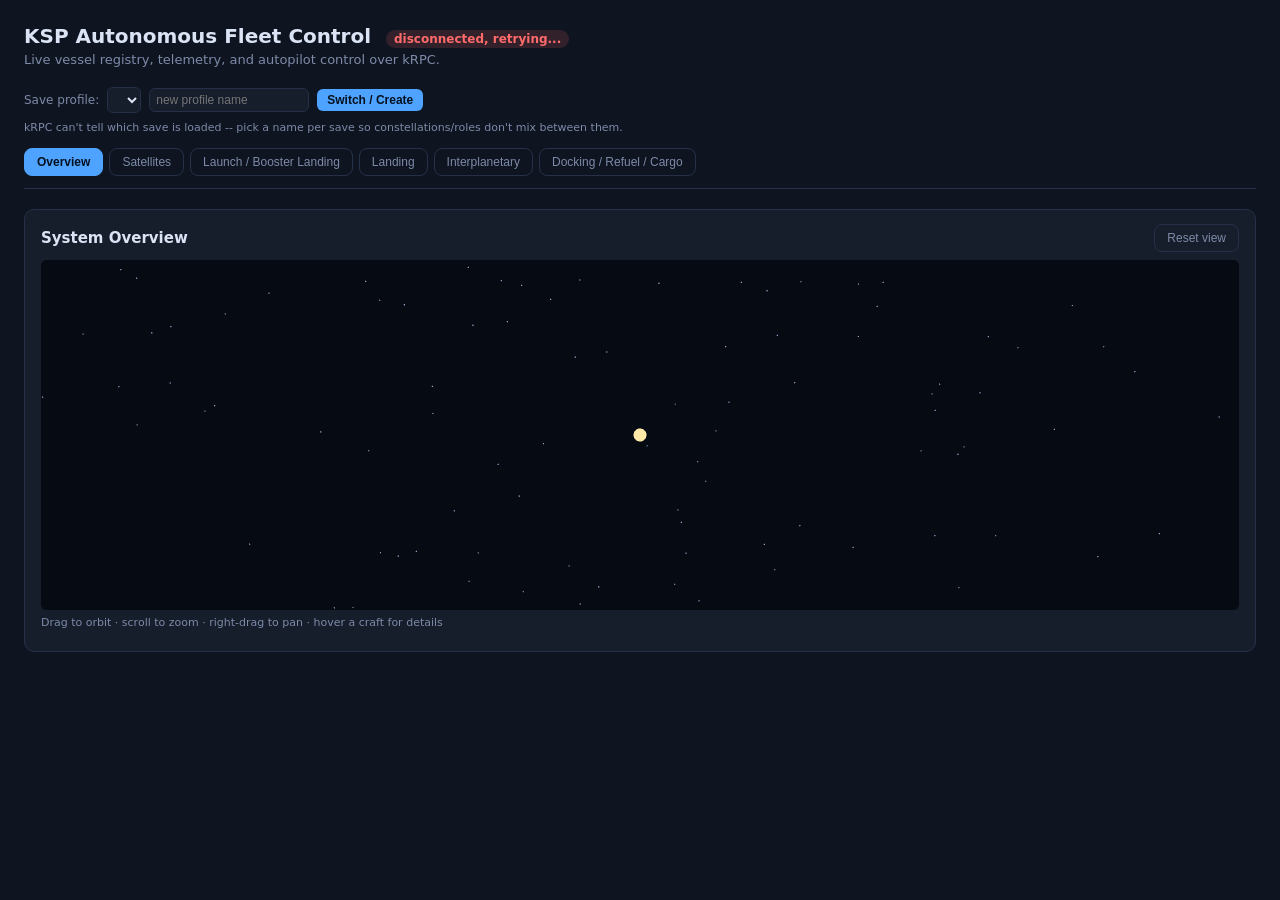
==== frontend/index.html @ 3ed00af4 "Initial commit: Apsis autonomous KSP fleet control mod Python/kRPC backend + web dashboard + compile" ====
<!doctype html>
<html lang="en">
<head>
  <meta charset="utf-8" />
  <title>KSP Autonomous Fleet Control</title>
  <link rel="stylesheet" href="style.css" />
  <script type="importmap">
  {
    "imports": {
      "three": "./vendor/three.module.js",
      "three/addons/controls/OrbitControls.js": "./vendor/OrbitControls.js"
    }
  }
  </script>
</head>
<body data-tab="overview">
  <h1>KSP Autonomous Fleet Control <span id="conn-status" class="bad">connecting...</span></h1>
  <p class="subtitle">Live vessel registry, telemetry, and autopilot control over kRPC.</p>

  <div class="profile-bar">
    <label for="profile-select">Save profile:</label>
    <select id="profile-select"></select>
    <input id="profile-new" type="text" placeholder="new profile name" />
    <button id="profile-switch-btn">Switch / Create</button>
    <span class="profile-hint">kRPC can't tell which save is loaded -- pick a name per save so constellations/roles don't mix between them.</span>
  </div>

  <div id="tabs" class="tabs">
    <button class="tab-btn active" data-tab="overview">Overview</button>
    <button class="tab-btn" data-tab="satellites">Satellites</button>
    <button class="tab-btn" data-tab="launch">Launch / Booster Landing</button>
    <button class="tab-btn" data-tab="landing">Landing</button>
    <button class="tab-btn" data-tab="interplanetary">Interplanetary</button>
    <button class="tab-btn" data-tab="docking">Docking / Refuel / Cargo</button>
  </div>

  <div class="map-overview">
    <div class="map-header">
      <h2>System Overview</h2>
      <button id="map-reset" class="tab-btn">Reset view</button>
    </div>
    <div class="map-canvas-wrap">
      <div id="map3d-container"></div>
      <div id="map-tooltip" class="map-tooltip" style="display:none;"></div>
    </div>
    <p class="map-hint">Drag to orbit &middot; scroll to zoom &middot; right-drag to pan &middot; hover a craft for details</p>
    <div id="map-legend" class="map-legend"></div>
  </div>

  <div id="constellations-panel" class="constellations-panel">
    <div class="constellations-header">
      <h2>Constellations</h2>
      <button id="new-constellation-btn" class="tab-btn">+ New constellation</button>
    </div>
    <form id="new-constellation-form" class="new-constellation-form" style="display:none;">
      <input id="nc-name" type="text" placeholder="name" required />
      <select id="nc-body"></select>
      <select id="nc-kind">
        <option value="communications">Communications (geostationary)</option>
        <option value="custom">Custom</option>
      </select>
      <input id="nc-altitude" type="number" placeholder="altitude km" style="display:none;" />
      <input id="nc-inclination" type="number" placeholder="inclination deg" value="0" style="display:none;" />
      <button type="submit">Create</button>
      <button type="button" id="nc-cancel">Cancel</button>
    </form>
    <div id="constellations-list" class="constellations-list"></div>
    <div class="sync-bar">
      <label for="sync-source-url">Sync from teammate:</label>
      <input id="sync-source-url" type="text" placeholder="http://192.168.1.23:8000" />
      <button id="sync-pull-btn">Pull</button>
      <span id="sync-status"></span>
    </div>
  </div>

  <div id="interplanetary-panel" class="interplanetary-panel">
    <div class="interplanetary-header">
      <h2>Interplanetary Transfer</h2>
    </div>
    <p class="interplanetary-hint">
      Compute a trajectory at <a href="https://nmisyats.github.io/KSP-MGA-Planner/" target="_blank" rel="noopener">KSP-MGA-Planner</a>,
      paste its full text output below, then Parse and Start Transfer on the craft that should fly it.
      Craft already assigned to a satellite constellation are hidden below -- this is for free-flying probes.
    </p>
    <textarea id="ip-plan-text" placeholder="Paste the full KSP-MGA-Planner output here..."></textarea>
    <div class="interplanetary-actions">
      <button id="ip-parse-btn">Parse Plan</button>
      <span id="ip-parse-status"></span>
    </div>
    <div id="ip-preview" class="interplanetary-preview" style="display:none;"></div>
  </div>

  <div id="placeholder" class="placeholder-note" style="display:none;"></div>
  <div id="vessels"></div>
  <script type="module" src="map3d.js"></script>
  <script src="app.js"></script>
</body>
</html>
---- frontend/style.css ----
:root {
  color-scheme: dark;
  --bg: #0e1420;
  --panel: #161d2b;
  --border: #263149;
  --text: #dbe4f5;
  --dim: #7d8aa8;
  --accent: #4da3ff;
  --good: #4dd28c;
  --warn: #ffb84d;
  --bad: #ff6b6b;
}

* { box-sizing: border-box; }

body {
  margin: 0;
  background: var(--bg);
  color: var(--text);
  font-family: "Segoe UI", system-ui, sans-serif;
  padding: 24px;
}

h1 { font-size: 20px; margin: 0 0 4px; }
.subtitle { color: var(--dim); margin: 0 0 20px; font-size: 13px; }

#conn-status {
  display: inline-block;
  padding: 2px 8px;
  border-radius: 10px;
  font-size: 12px;
  margin-left: 8px;
}
#conn-status.ok { background: rgba(77,210,140,0.15); color: var(--good); }
#conn-status.bad { background: rgba(255,107,107,0.15); color: var(--bad); }

.profile-bar {
  display: flex;
  align-items: center;
  gap: 8px;
  flex-wrap: wrap;
  margin-bottom: 14px;
  font-size: 12px;
  color: var(--dim);
}
.profile-bar select, .profile-bar input {
  background: #161d2b;
  border: 1px solid var(--border);
  color: var(--text);
  border-radius: 6px;
  padding: 4px 6px;
  font-size: 12px;
}
.profile-bar input { width: 160px; }
.profile-bar button {
  background: var(--accent);
  border: none;
  color: #06111f;
  font-weight: 600;
  border-radius: 6px;
  padding: 4px 10px;
  cursor: pointer;
  font-size: 12px;
}
.profile-hint { flex-basis: 100%; font-size: 11px; }

.tabs {
  display: flex;
  gap: 6px;
  flex-wrap: wrap;
  margin-bottom: 20px;
  border-bottom: 1px solid var(--border);
  padding-bottom: 12px;
}
.tab-btn {
  background: transparent;
  border: 1px solid var(--border);
  color: var(--dim);
  border-radius: 8px;
  padding: 6px 12px;
  cursor: pointer;
  font-size: 12px;
}
.tab-btn:hover { color: var(--text); }
.tab-btn.active {
  background: var(--accent);
  border-color: var(--accent);
  color: #06111f;
  font-weight: 600;
}

.placeholder-note {
  background: var(--panel);
  border: 1px dashed var(--border);
  border-radius: 10px;
  padding: 24px;
  text-align: center;
  color: var(--dim);
  font-size: 13px;
}

/* Tab visibility rules: default (overview) shows everything.
   Each tab now shows only the one control it actually needs, per craft:
     Satellites -- only Deploy (constellation assignment already implies
       the target orbit; no manual launch/land/return controls belong here).
     Landing -- only a waypoint select + Land, and only for landers.
     Launch/Booster Landing -- Launch controls for a craft still on the
       surface, OR Return-to-KSC for a booster currently away from the pad
       (never both on the same craft, decided live via data-grounded/
       data-role-booster set in updateCard()). */
body[data-tab="satellites"] .category-section:not(.category-satellite) { display: none !important; }
body[data-tab="satellites"] .group-ascent,
body[data-tab="satellites"] .group-landing,
body[data-tab="satellites"] .group-return,
body[data-tab="satellites"] .group-parts { display: none; }

body[data-tab="landing"] .category-section:not(.category-lander) { display: none !important; }
body[data-tab="landing"] .group-ascent,
body[data-tab="landing"] .group-return,
body[data-tab="landing"] .group-parts,
body[data-tab="landing"] .group-constellation { display: none; }

body[data-tab="launch"] .group-landing,
body[data-tab="launch"] .group-parts,
body[data-tab="launch"] .group-constellation { display: none; }
body[data-tab="launch"] .ascent-form,
body[data-tab="launch"] .group-return { display: none; }
body[data-tab="launch"] .vessel-card[data-grounded="true"] .ascent-form { display: flex; }
body[data-tab="launch"] .vessel-card[data-role-booster="true"][data-grounded="false"] .group-return { display: flex; }
/* Only show a craft here at all if it's actually launchable or a booster
   away from the pad -- anything else (deployed satellites, landed landers,
   stations, etc.) doesn't belong on this tab. */
body[data-tab="launch"] .vessel-card { display: none; }
body[data-tab="launch"] .vessel-card[data-grounded="true"],
body[data-tab="launch"] .vessel-card[data-role-booster="true"][data-grounded="false"] { display: block; }

body[data-tab="docking"] .map-overview,
body[data-tab="docking"] #vessels { display: none; }

/* Interplanetary tab: hide anything already assigned to a satellite
   constellation (that's the Satellites tab's job) -- this tab is for
   free-flying probes/craft carrying out a manually-planned transfer. */
body[data-tab="interplanetary"] .vessel-card[data-in-constellation="true"] { display: none; }
body[data-tab="interplanetary"] .group-ascent,
body[data-tab="interplanetary"] .group-landing,
body[data-tab="interplanetary"] .group-return,
body[data-tab="interplanetary"] .group-constellation,
body[data-tab="interplanetary"] .group-parts { display: none; }
.group-interplanetary, .group-moon-transfer { display: none; }
body[data-tab="interplanetary"] .group-interplanetary,
body[data-tab="interplanetary"] .group-moon-transfer { display: flex; }

.constellations-panel { display: none; }
body[data-tab="satellites"] .constellations-panel { display: block; }

/* Overview tab: one compact row per role, top to bottom, pure information
   plus the one control that's always safe to keep reachable here -- the
   role selector -- since changing a craft's role on a category-filtered
   tab (e.g. Satellites) makes its whole card, select included, vanish from
   that view the instant the role no longer matches the filter. Overview
   shows every craft regardless of role, so it's always available here.
   Full telemetry/tagged-roles only appear on hover, as an overlay so
   hovering doesn't reflow neighboring cards. */
body[data-tab="overview"] .category-grid {
  display: flex;
  flex-direction: row;
  flex-wrap: wrap;
  gap: 10px 10px;
  padding-bottom: 6px;
}
body[data-tab="overview"] .vessel-card {
  flex: 0 0 240px;
  padding: 10px 12px;
  position: relative;
  overflow: visible;
}
body[data-tab="overview"] .vessel-name {
  width: auto;
  flex: 1;
  min-width: 0;
}
body[data-tab="overview"] .vessel-header {
  flex-wrap: nowrap;
}
body[data-tab="overview"] .vessel-type {
  flex-shrink: 0;
}
body[data-tab="overview"] .group-parts,
body[data-tab="overview"] .ascent-form,
body[data-tab="overview"] .group-constellation,
body[data-tab="overview"] .job-status {
  display: none !important;
}
body[data-tab="overview"] .vessel-detail {
  display: none;
  position: absolute;
  top: 100%;
  left: 0;
  z-index: 20;
  width: 240px;
  margin-top: 4px;
  background: var(--panel);
  border: 1px solid var(--accent);
  border-radius: 8px;
  padding: 10px 12px;
  box-shadow: 0 8px 24px rgba(0,0,0,0.5);
}
body[data-tab="overview"] .vessel-card:hover {
  border-color: var(--accent);
}
body[data-tab="overview"] .vessel-card:hover .vessel-detail {
  display: block;
}

.constellations-panel {
  background: var(--panel);
  border: 1px solid var(--border);
  border-radius: 10px;
  padding: 14px 16px;
  margin-bottom: 24px;
}
.constellations-header {
  display: flex;
  align-items: center;
  justify-content: space-between;
  margin-bottom: 10px;
}
.constellations-header h2 { font-size: 15px; margin: 0; }

.new-constellation-form {
  display: flex;
  gap: 6px;
  flex-wrap: wrap;
  margin-bottom: 12px;
  padding: 10px;
  background: #0e1420;
  border: 1px solid var(--border);
  border-radius: 8px;
}
.new-constellation-form input, .new-constellation-form select {
  background: #161d2b;
  border: 1px solid var(--border);
  color: var(--text);
  border-radius: 6px;
  padding: 4px 6px;
  font-size: 12px;
}
.new-constellation-form button {
  background: var(--accent);
  border: none;
  color: #06111f;
  font-weight: 600;
  border-radius: 6px;
  padding: 5px 10px;
  cursor: pointer;
  font-size: 12px;
}
.new-constellation-form button#nc-cancel {
  background: transparent;
  color: var(--dim);
  border: 1px solid var(--border);
}

.interplanetary-panel {
  display: none;
  background: var(--panel);
  border: 1px solid var(--border);
  border-radius: 10px;
  padding: 14px 16px;
  margin-bottom: 24px;
}
body[data-tab="interplanetary"] .interplanetary-panel { display: block; }
.interplanetary-header h2 { font-size: 15px; margin: 0 0 8px; }
.interplanetary-hint {
  font-size: 12px;
  color: var(--dim);
  margin: 0 0 10px;
  line-height: 1.5;
}
.interplanetary-hint a { color: var(--accent); }
#ip-plan-text {
  width: 100%;
  height: 140px;
  background: #0e1420;
  border: 1px solid var(--border);
  color: var(--text);
  border-radius: 6px;
  padding: 8px;
  font-size: 11px;
  font-family: ui-monospace, "Cascadia Mono", monospace;
  resize: vertical;
}
.interplanetary-actions {
  display: flex;
  align-items: center;
  gap: 10px;
  margin-top: 8px;
}
.interplanetary-actions button {
  background: var(--accent);
  border: none;
  color: #06111f;
  font-weight: 600;
  border-radius: 6px;
  padding: 6px 12px;
  cursor: pointer;
  font-size: 12px;
}
#ip-parse-status { font-size: 12px; }
#ip-parse-status.ok { color: var(--good); }
#ip-parse-status.bad { color: var(--bad); }
.interplanetary-preview {
  margin-top: 12px;
  font-size: 12px;
  max-height: 260px;
  overflow-y: auto;
}
.interplanetary-preview .ip-sequence { color: var(--accent); font-weight: 600; margin-bottom: 6px; }
.interplanetary-preview table { width: 100%; border-collapse: collapse; }
.interplanetary-preview th, .interplanetary-preview td {
  text-align: left;
  padding: 3px 8px 3px 0;
  border-bottom: 1px solid var(--border);
  color: var(--dim);
}
.interplanetary-preview td:first-child { color: var(--text); }

.group-interplanetary button {
  background: var(--accent);
  border: none;
  color: #06111f;
  font-weight: 600;
  border-radius: 6px;
  padding: 5px 10px;
  cursor: pointer;
  font-size: 12px;
  margin-top: 8px;
}
.group-interplanetary button:disabled {
  background: var(--border);
  color: var(--dim);
  cursor: not-allowed;
}

.constellations-list {
  display: grid;
  grid-template-columns: repeat(auto-fill, minmax(240px, 1fr));
  gap: 12px;
}
.sync-bar {
  display: flex;
  align-items: center;
  gap: 8px;
  flex-wrap: wrap;
  margin-top: 14px;
  padding-top: 12px;
  border-top: 1px solid var(--border);
  font-size: 12px;
  color: var(--dim);
}
.sync-bar input {
  width: 220px;
  background: #161d2b;
  border: 1px solid var(--border);
  color: var(--text);
  border-radius: 6px;
  padding: 4px 6px;
  font-size: 12px;
}
.sync-bar button {
  background: var(--accent);
  border: none;
  color: #06111f;
  font-weight: 600;
  border-radius: 6px;
  padding: 4px 10px;
  cursor: pointer;
  font-size: 12px;
}
#sync-status.ok { color: var(--good); }
#sync-status.bad { color: var(--bad); }
.constellation-box {
  background: #0e1420;
  border: 2px dashed var(--border);
  border-radius: 8px;
  padding: 10px;
  min-height: 80px;
  transition: border-color 0.15s, background 0.15s;
}
.constellation-box.drag-over {
  border-color: var(--accent);
  background: rgba(77,163,255,0.08);
}
.constellation-box h4 {
  margin: 0 0 4px;
  font-size: 13px;
}
.constellation-box .meta {
  font-size: 11px;
  color: var(--dim);
  margin-bottom: 8px;
}
.constellation-box .member {
  display: flex;
  align-items: center;
  justify-content: space-between;
  font-size: 11px;
  background: #161d2b;
  border-radius: 5px;
  padding: 3px 6px;
  margin-bottom: 4px;
}
.constellation-box .member button {
  background: transparent;
  border: none;
  color: var(--bad);
  cursor: pointer;
  font-size: 11px;
}
.constellation-box .delete-btn {
  background: transparent;
  border: none;
  color: var(--dim);
  cursor: pointer;
  font-size: 11px;
  float: right;
}
.constellation-box .edit-orbit-btn {
  background: transparent;
  border: none;
  color: var(--dim);
  cursor: pointer;
  font-size: 12px;
  float: right;
  margin-right: 6px;
}
.constellation-box .edit-orbit-btn:hover,
.constellation-box .delete-btn:hover {
  color: var(--text);
}
.edit-orbit-form {
  display: flex;
  gap: 6px;
  margin: 6px 0;
}
.edit-orbit-form input {
  width: 76px;
  background: #161d2b;
  border: 1px solid var(--border);
  color: var(--text);
  border-radius: 6px;
  padding: 3px 6px;
  font-size: 11px;
}
.edit-orbit-form button {
  background: var(--accent);
  border: none;
  color: #06111f;
  font-weight: 600;
  border-radius: 6px;
  padding: 3px 8px;
  cursor: pointer;
  font-size: 11px;
}

.vessel-card[draggable="true"] { cursor: grab; }
.vessel-card.dragging { opacity: 0.5; }

.group-constellation {
  display: flex;
  gap: 6px;
  align-items: center;
  margin-top: 8px;
  font-size: 11px;
  color: var(--dim);
}
.group-constellation button {
  background: var(--accent);
  border: none;
  color: #06111f;
  font-weight: 600;
  border-radius: 6px;
  padding: 3px 8px;
  cursor: pointer;
  font-size: 11px;
}

.map-overview {
  background: var(--panel);
  border: 1px solid var(--border);
  border-radius: 10px;
  padding: 14px 16px;
  margin-bottom: 24px;
}
.map-header {
  display: flex;
  align-items: center;
  justify-content: space-between;
  margin-bottom: 8px;
}
.map-header h2 { font-size: 15px; margin: 0; }
.map-canvas-wrap { position: relative; }
#map3d-container {
  width: 100%;
  height: 350px;
  background: #060a12;
  border-radius: 6px;
  overflow: hidden;
}
#map3d-container canvas { display: block; touch-action: none; }
.map-tooltip {
  position: absolute;
  pointer-events: none;
  background: #0e1420;
  border: 1px solid var(--border);
  border-radius: 6px;
  padding: 6px 8px;
  font-size: 11px;
  color: var(--text);
  line-height: 1.5;
  white-space: nowrap;
  z-index: 10;
  box-shadow: 0 4px 12px rgba(0,0,0,0.4);
}
.map-tooltip .val { color: var(--accent); }
.map-hint { font-size: 11px; color: var(--dim); margin: 6px 0 0; }
.map-legend {
  display: flex;
  flex-wrap: wrap;
  gap: 10px;
  margin-top: 8px;
  font-size: 11px;
  color: var(--dim);
}

.category-section { margin-bottom: 24px; }
.category-header {
  font-size: 13px;
  color: var(--dim);
  text-transform: uppercase;
  letter-spacing: 0.05em;
  margin: 0 0 10px;
  padding-bottom: 6px;
  border-bottom: 1px solid var(--border);
}
.category-grid {
  display: grid;
  grid-template-columns: repeat(auto-fill, minmax(320px, 1fr));
  gap: 16px;
}

.vessel-card {
  background: var(--panel);
  border: 1px solid var(--border);
  border-radius: 10px;
  padding: 14px 16px;
}

.vessel-card.active { border-color: var(--accent); }

.vessel-header {
  display: flex;
  justify-content: space-between;
  align-items: baseline;
  margin-bottom: 6px;
}

.vessel-name {
  font-weight: 600;
  font-size: 15px;
  background: transparent;
  border: none;
  color: var(--text);
  width: 65%;
}
.vessel-name:focus { outline: 1px solid var(--accent); }

.type-icon { display: inline-flex; align-items: center; }
.type-icon svg { display: block; }

.vessel-type {
  font-size: 11px;
  color: var(--text);
  background: #1f2740;
  border: 1px solid var(--border);
  border-radius: 6px;
  padding: 2px 6px;
  cursor: pointer;
}

.map-legend div { display: flex; align-items: center; gap: 4px; }

.telemetry {
  display: grid;
  grid-template-columns: 1fr 1fr;
  gap: 2px 12px;
  font-size: 12px;
  color: var(--dim);
  margin: 8px 0;
}
.telemetry span.val { color: var(--text); }

.roles {
  font-size: 11px;
  color: var(--dim);
  margin-bottom: 8px;
}
.roles code { color: var(--accent); }

.parts-toggle {
  background: transparent;
  border: 1px solid var(--border);
  color: var(--dim);
  border-radius: 6px;
  padding: 3px 8px;
  cursor: pointer;
  font-size: 11px;
  margin-bottom: 6px;
}

.parts-panel select, .parts-panel input, .parts-panel button {
  background: #0e1420;
  border: 1px solid var(--border);
  color: var(--text);
  border-radius: 4px;
  padding: 2px 4px;
  font-size: 11px;
}
.parts-panel button { cursor: pointer; }

.ascent-form {
  display: flex;
  gap: 6px;
  flex-wrap: wrap;
  margin-top: 8px;
}
.ascent-form input, .ascent-form select {
  width: 72px;
  background: #0e1420;
  border: 1px solid var(--border);
  color: var(--text);
  border-radius: 6px;
  padding: 4px 6px;
  font-size: 12px;
}
.ascent-form select.landing-waypoint {
  width: 140px;
}
.ascent-form button {
  background: var(--accent);
  border: none;
  color: #06111f;
  font-weight: 600;
  border-radius: 6px;
  padding: 5px 10px;
  cursor: pointer;
  font-size: 12px;
}
.ascent-form button.abort {
  background: var(--bad);
}

.job-status {
  margin-top: 8px;
  font-size: 12px;
  color: var(--warn);
}
.job-status.done { color: var(--good); }
.job-status.error, .job-status.aborted { color: var(--bad); }
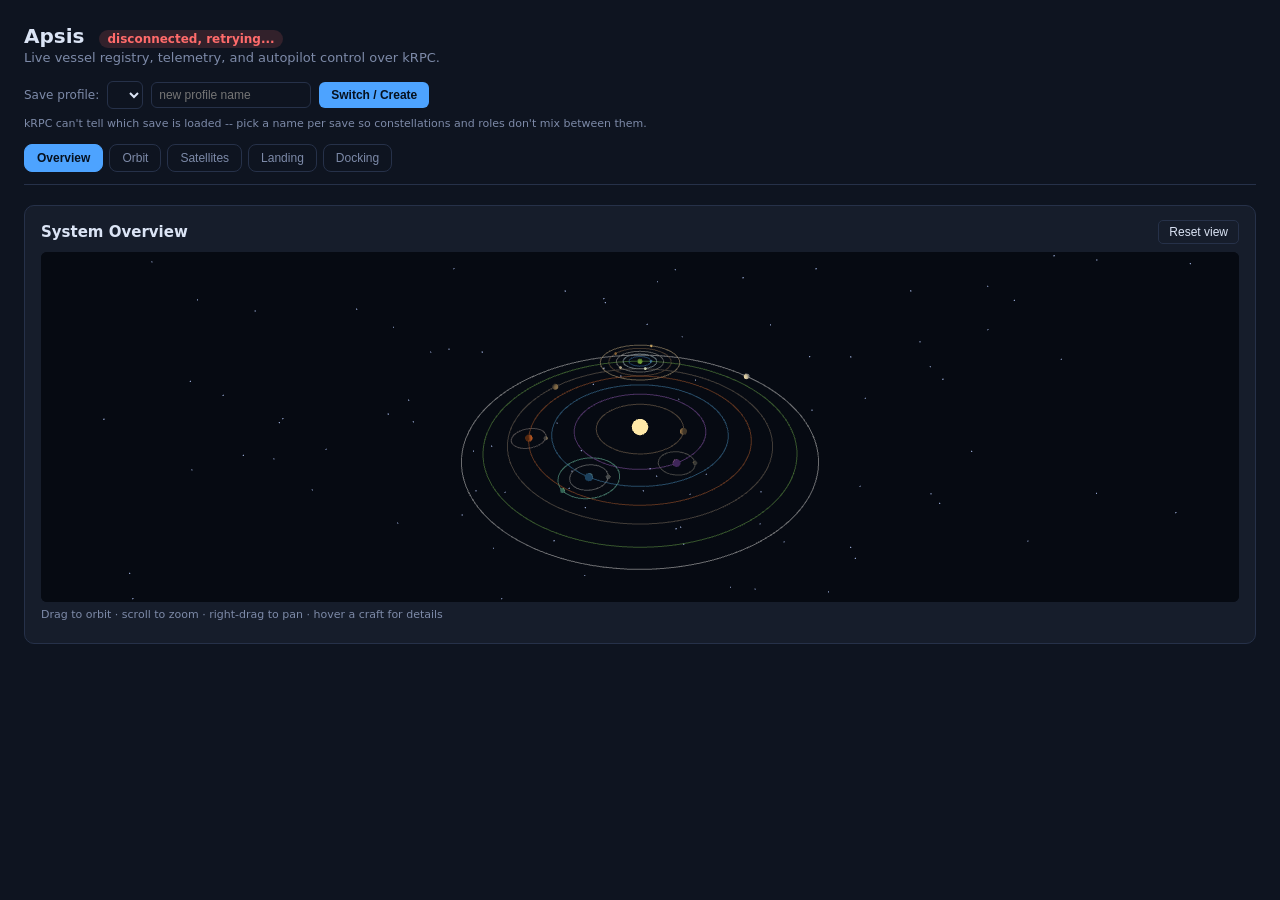
==== commit 0120cc2d: "Rebuild the frontend into real modules; make the satellites view standalone The dashboard was one 96" ====
--- a/frontend/index.html
+++ b/frontend/index.html
@@ -2,8 +2,10 @@
 <html lang="en">
 <head>
   <meta charset="utf-8" />
-  <title>KSP Autonomous Fleet Control</title>
+  <meta name="viewport" content="width=device-width, initial-scale=1" />
+  <title>Apsis -- KSP Autonomous Fleet Control</title>
   <link rel="stylesheet" href="style.css" />
+  <link rel="stylesheet" href="satellites/style.css" />
   <script type="importmap">
   {
     "imports": {
@@ -13,86 +15,41 @@
   }
   </script>
 </head>
-<body data-tab="overview">
-  <h1>KSP Autonomous Fleet Control <span id="conn-status" class="bad">connecting...</span></h1>
-  <p class="subtitle">Live vessel registry, telemetry, and autopilot control over kRPC.</p>
+<body>
+  <header class="page-header">
+    <h1>Apsis <span id="conn-status" class="bad">connecting...</span></h1>
+    <p class="subtitle">Live vessel registry, telemetry, and autopilot control over kRPC.</p>
+  </header>
 
   <div class="profile-bar">
     <label for="profile-select">Save profile:</label>
     <select id="profile-select"></select>
     <input id="profile-new" type="text" placeholder="new profile name" />
     <button id="profile-switch-btn">Switch / Create</button>
-    <span class="profile-hint">kRPC can't tell which save is loaded -- pick a name per save so constellations/roles don't mix between them.</span>
+    <span class="profile-hint">
+      kRPC can't tell which save is loaded -- pick a name per save so
+      constellations and roles don't mix between them.
+    </span>
   </div>
 
-  <div id="tabs" class="tabs">
+  <!--
+    Tabs are real now: each one owns its own DOM and is mounted into
+    #tab-content when selected, then unmounted when you leave it. The
+    previous version rendered every control for every tab into every vessel
+    card and hid the irrelevant ones with CSS, which is why no part of the
+    UI could be separated from the rest.
+  -->
+  <nav id="tabs" class="tabs">
     <button class="tab-btn active" data-tab="overview">Overview</button>
+    <button class="tab-btn" data-tab="orbit">Orbit</button>
     <button class="tab-btn" data-tab="satellites">Satellites</button>
-    <button class="tab-btn" data-tab="launch">Launch / Booster Landing</button>
     <button class="tab-btn" data-tab="landing">Landing</button>
-    <button class="tab-btn" data-tab="interplanetary">Interplanetary</button>
-    <button class="tab-btn" data-tab="docking">Docking / Refuel / Cargo</button>
-  </div>
+    <button class="tab-btn" data-tab="docking">Docking</button>
+  </nav>
 
-  <div class="map-overview">
-    <div class="map-header">
-      <h2>System Overview</h2>
-      <button id="map-reset" class="tab-btn">Reset view</button>
-    </div>
-    <div class="map-canvas-wrap">
-      <div id="map3d-container"></div>
-      <div id="map-tooltip" class="map-tooltip" style="display:none;"></div>
-    </div>
-    <p class="map-hint">Drag to orbit &middot; scroll to zoom &middot; right-drag to pan &middot; hover a craft for details</p>
-    <div id="map-legend" class="map-legend"></div>
-  </div>
+  <main id="tab-content"></main>
 
-  <div id="constellations-panel" class="constellations-panel">
-    <div class="constellations-header">
-      <h2>Constellations</h2>
-      <button id="new-constellation-btn" class="tab-btn">+ New constellation</button>
-    </div>
-    <form id="new-constellation-form" class="new-constellation-form" style="display:none;">
-      <input id="nc-name" type="text" placeholder="name" required />
-      <select id="nc-body"></select>
-      <select id="nc-kind">
-        <option value="communications">Communications (geostationary)</option>
-        <option value="custom">Custom</option>
-      </select>
-      <input id="nc-altitude" type="number" placeholder="altitude km" style="display:none;" />
-      <input id="nc-inclination" type="number" placeholder="inclination deg" value="0" style="display:none;" />
-      <button type="submit">Create</button>
-      <button type="button" id="nc-cancel">Cancel</button>
-    </form>
-    <div id="constellations-list" class="constellations-list"></div>
-    <div class="sync-bar">
-      <label for="sync-source-url">Sync from teammate:</label>
-      <input id="sync-source-url" type="text" placeholder="http://192.168.1.23:8000" />
-      <button id="sync-pull-btn">Pull</button>
-      <span id="sync-status"></span>
-    </div>
-  </div>
-
-  <div id="interplanetary-panel" class="interplanetary-panel">
-    <div class="interplanetary-header">
-      <h2>Interplanetary Transfer</h2>
-    </div>
-    <p class="interplanetary-hint">
-      Compute a trajectory at <a href="https://nmisyats.github.io/KSP-MGA-Planner/" target="_blank" rel="noopener">KSP-MGA-Planner</a>,
-      paste its full text output below, then Parse and Start Transfer on the craft that should fly it.
-      Craft already assigned to a satellite constellation are hidden below -- this is for free-flying probes.
-    </p>
-    <textarea id="ip-plan-text" placeholder="Paste the full KSP-MGA-Planner output here..."></textarea>
-    <div class="interplanetary-actions">
-      <button id="ip-parse-btn">Parse Plan</button>
-      <span id="ip-parse-status"></span>
-    </div>
-    <div id="ip-preview" class="interplanetary-preview" style="display:none;"></div>
-  </div>
-
-  <div id="placeholder" class="placeholder-note" style="display:none;"></div>
-  <div id="vessels"></div>
   <script type="module" src="map3d.js"></script>
-  <script src="app.js"></script>
+  <script type="module" src="main.js"></script>
 </body>
 </html>
--- a/frontend/style.css
+++ b/frontend/style.css
@@ -1,14 +1,30 @@
 :root {
   color-scheme: dark;
   --bg: #0e1420;
+  --bg-well: #0e1420;   /* recessed surfaces (inputs, code wells) inside a --panel */
   --panel: #161d2b;
+  --panel-alt: #1f2740;
   --border: #263149;
   --text: #dbe4f5;
   --dim: #7d8aa8;
   --accent: #4da3ff;
+  --accent-ink: #06111f; /* text color on top of --accent */
   --good: #4dd28c;
   --warn: #ffb84d;
   --bad: #ff6b6b;
+
+  /* Spacing scale -- every gap/padding/margin in this file is one of
+     these, so the whole dashboard shares one rhythm instead of each
+     control group having picked its own numbers as it was added. */
+  --sp-1: 4px;
+  --sp-2: 8px;
+  --sp-3: 12px;
+  --sp-4: 16px;
+  --sp-5: 24px;
+
+  --radius-sm: 6px;
+  --radius-md: 10px;
+  --shadow-pop: 0 8px 24px rgba(0,0,0,0.5);
 }
 
 * { box-sizing: border-box; }
@@ -18,11 +34,108 @@
   background: var(--bg);
   color: var(--text);
   font-family: "Segoe UI", system-ui, sans-serif;
-  padding: 24px;
-}
-
-h1 { font-size: 20px; margin: 0 0 4px; }
-.subtitle { color: var(--dim); margin: 0 0 20px; font-size: 13px; }
+  padding: var(--sp-5);
+}
+
+h1 { font-size: 20px; margin: 0 0 var(--sp-1); }
+.subtitle { color: var(--dim); margin: 0 0 var(--sp-4); font-size: 13px; }
+
+/* Shared component styles -- every panel/field/button in the dashboard
+   (the profile bar, constellation forms, transfer controls, moon
+   transfer controls, sync bar, ascent forms, ...) opts into these instead
+   of redeclaring the same colors/radii/padding, so a look change here
+   applies everywhere at once and new controls match by default. */
+.panel,
+.map-overview, .constellations-panel {
+  background: var(--panel);
+  border: 1px solid var(--border);
+  border-radius: var(--radius-md);
+  padding: 14px var(--sp-4);
+  margin-bottom: var(--sp-5);
+}
+.panel-header,
+.map-header, .constellations-header {
+  display: flex;
+  align-items: center;
+  justify-content: space-between;
+  margin-bottom: var(--sp-2);
+}
+.panel-header h2,
+.map-header h2, .constellations-header h2 { font-size: 15px; margin: 0; }
+.constellations-header h3 { font-size: 15px; margin: 0; }
+
+.field {
+  background: var(--bg-well);
+  border: 1px solid var(--border);
+  color: var(--text);
+  border-radius: var(--radius-sm);
+  padding: 5px 8px;
+  font-size: 12px;
+}
+.field:focus { outline: 1px solid var(--accent); outline-offset: -1px; }
+
+.btn {
+  background: var(--accent);
+  border: none;
+  color: var(--accent-ink);
+  font-weight: 600;
+  border-radius: var(--radius-sm);
+  padding: 6px var(--sp-3);
+  cursor: pointer;
+  font-size: 12px;
+  transition: filter 0.1s;
+}
+.btn:hover { filter: brightness(1.08); }
+.btn:disabled { background: var(--border); color: var(--dim); cursor: not-allowed; filter: none; }
+.btn-ghost {
+  background: transparent;
+  color: var(--dim);
+  border: 1px solid var(--border);
+}
+.btn-ghost:hover { color: var(--text); filter: none; }
+.btn-danger { background: var(--bad); }
+
+/* Every ad-hoc form/bar that grew its own copy of these input/button rules
+   over time now shares one definition. */
+.profile-bar select, .profile-bar input,
+.new-constellation-form input, .new-constellation-form select,
+.sync-bar input,
+.edit-orbit-form input,
+.ascent-form input, .ascent-form select,
+.group-moon-transfer input, .group-moon-transfer select,
+.parts-panel select, .parts-panel input {
+  background: var(--bg-well);
+  border: 1px solid var(--border);
+  color: var(--text);
+  border-radius: var(--radius-sm);
+  padding: 5px 7px;
+  font-size: 12px;
+}
+.profile-bar button,
+.new-constellation-form button,
+.sync-bar button,
+.edit-orbit-form button,
+.ascent-form button,
+.group-constellation button,
+.group-moon-transfer button,
+.parts-panel button {
+  background: var(--accent);
+  border: none;
+  color: var(--accent-ink);
+  font-weight: 600;
+  border-radius: var(--radius-sm);
+  padding: 6px var(--sp-3);
+  cursor: pointer;
+  font-size: 12px;
+}
+.ascent-form button.abort { background: var(--bad); }
+.new-constellation-form button#nc-cancel,
+.moon-transfer-preview,
+.parts-toggle {
+  background: transparent;
+  color: var(--dim);
+  border: 1px solid var(--border);
+}
 
 #conn-status {
   display: inline-block;
@@ -43,25 +156,7 @@
   font-size: 12px;
   color: var(--dim);
 }
-.profile-bar select, .profile-bar input {
-  background: #161d2b;
-  border: 1px solid var(--border);
-  color: var(--text);
-  border-radius: 6px;
-  padding: 4px 6px;
-  font-size: 12px;
-}
 .profile-bar input { width: 160px; }
-.profile-bar button {
-  background: var(--accent);
-  border: none;
-  color: #06111f;
-  font-weight: 600;
-  border-radius: 6px;
-  padding: 4px 10px;
-  cursor: pointer;
-  font-size: 12px;
-}
 .profile-hint { flex-basis: 100%; font-size: 11px; }
 
 .tabs {
@@ -85,74 +180,22 @@
 .tab-btn.active {
   background: var(--accent);
   border-color: var(--accent);
-  color: #06111f;
+  color: var(--accent-ink);
   font-weight: 600;
 }
 
-.placeholder-note {
-  background: var(--panel);
-  border: 1px dashed var(--border);
-  border-radius: 10px;
-  padding: 24px;
-  text-align: center;
-  color: var(--dim);
-  font-size: 13px;
-}
-
-/* Tab visibility rules: default (overview) shows everything.
-   Each tab now shows only the one control it actually needs, per craft:
-     Satellites -- only Deploy (constellation assignment already implies
-       the target orbit; no manual launch/land/return controls belong here).
-     Landing -- only a waypoint select + Land, and only for landers.
-     Launch/Booster Landing -- Launch controls for a craft still on the
-       surface, OR Return-to-KSC for a booster currently away from the pad
-       (never both on the same craft, decided live via data-grounded/
-       data-role-booster set in updateCard()). */
-body[data-tab="satellites"] .category-section:not(.category-satellite) { display: none !important; }
-body[data-tab="satellites"] .group-ascent,
-body[data-tab="satellites"] .group-landing,
-body[data-tab="satellites"] .group-return,
-body[data-tab="satellites"] .group-parts { display: none; }
-
-body[data-tab="landing"] .category-section:not(.category-lander) { display: none !important; }
-body[data-tab="landing"] .group-ascent,
-body[data-tab="landing"] .group-return,
-body[data-tab="landing"] .group-parts,
-body[data-tab="landing"] .group-constellation { display: none; }
-
-body[data-tab="launch"] .group-landing,
-body[data-tab="launch"] .group-parts,
-body[data-tab="launch"] .group-constellation { display: none; }
-body[data-tab="launch"] .ascent-form,
-body[data-tab="launch"] .group-return { display: none; }
-body[data-tab="launch"] .vessel-card[data-grounded="true"] .ascent-form { display: flex; }
-body[data-tab="launch"] .vessel-card[data-role-booster="true"][data-grounded="false"] .group-return { display: flex; }
-/* Only show a craft here at all if it's actually launchable or a booster
-   away from the pad -- anything else (deployed satellites, landed landers,
-   stations, etc.) doesn't belong on this tab. */
-body[data-tab="launch"] .vessel-card { display: none; }
-body[data-tab="launch"] .vessel-card[data-grounded="true"],
-body[data-tab="launch"] .vessel-card[data-role-booster="true"][data-grounded="false"] { display: block; }
-
-body[data-tab="docking"] .map-overview,
-body[data-tab="docking"] #vessels { display: none; }
-
-/* Interplanetary tab: hide anything already assigned to a satellite
-   constellation (that's the Satellites tab's job) -- this tab is for
-   free-flying probes/craft carrying out a manually-planned transfer. */
-body[data-tab="interplanetary"] .vessel-card[data-in-constellation="true"] { display: none; }
-body[data-tab="interplanetary"] .group-ascent,
-body[data-tab="interplanetary"] .group-landing,
-body[data-tab="interplanetary"] .group-return,
-body[data-tab="interplanetary"] .group-constellation,
-body[data-tab="interplanetary"] .group-parts { display: none; }
-.group-interplanetary, .group-moon-transfer { display: none; }
-body[data-tab="interplanetary"] .group-interplanetary,
-body[data-tab="interplanetary"] .group-moon-transfer { display: flex; }
-
-.constellations-panel { display: none; }
-body[data-tab="satellites"] .constellations-panel { display: block; }
-
+
+
+/* Tab visibility used to be done here, with a block of
+   `body[data-tab="x"] .group-y { display: none }` rules hiding the control
+   groups that didn't belong to the current tab -- because every vessel card
+   contained every tab's controls. Tabs now mount their own DOM and build
+   only the controls they need (see frontend/tabs/), so those rules are gone
+   along with the problem they patched over.
+
+   The overview rules below stay: they are genuine presentation, turning the
+   cards into a compact thumbnail grid with details on hover, not visibility
+   logic standing in for structure. */
 /* Overview tab: one compact row per role, top to bottom, pure information
    plus the one control that's always safe to keep reachable here -- the
    role selector -- since changing a craft's role on a category-filtered
@@ -212,136 +255,16 @@
   display: block;
 }
 
-.constellations-panel {
-  background: var(--panel);
-  border: 1px solid var(--border);
-  border-radius: 10px;
-  padding: 14px 16px;
-  margin-bottom: 24px;
-}
-.constellations-header {
-  display: flex;
-  align-items: center;
-  justify-content: space-between;
-  margin-bottom: 10px;
-}
-.constellations-header h2 { font-size: 15px; margin: 0; }
-
 .new-constellation-form {
   display: flex;
   gap: 6px;
   flex-wrap: wrap;
   margin-bottom: 12px;
   padding: 10px;
-  background: #0e1420;
-  border: 1px solid var(--border);
-  border-radius: 8px;
-}
-.new-constellation-form input, .new-constellation-form select {
-  background: #161d2b;
-  border: 1px solid var(--border);
-  color: var(--text);
-  border-radius: 6px;
-  padding: 4px 6px;
-  font-size: 12px;
-}
-.new-constellation-form button {
-  background: var(--accent);
-  border: none;
-  color: #06111f;
-  font-weight: 600;
-  border-radius: 6px;
-  padding: 5px 10px;
-  cursor: pointer;
-  font-size: 12px;
-}
-.new-constellation-form button#nc-cancel {
-  background: transparent;
-  color: var(--dim);
-  border: 1px solid var(--border);
-}
-
-.interplanetary-panel {
-  display: none;
-  background: var(--panel);
-  border: 1px solid var(--border);
-  border-radius: 10px;
-  padding: 14px 16px;
-  margin-bottom: 24px;
-}
-body[data-tab="interplanetary"] .interplanetary-panel { display: block; }
-.interplanetary-header h2 { font-size: 15px; margin: 0 0 8px; }
-.interplanetary-hint {
-  font-size: 12px;
-  color: var(--dim);
-  margin: 0 0 10px;
-  line-height: 1.5;
-}
-.interplanetary-hint a { color: var(--accent); }
-#ip-plan-text {
-  width: 100%;
-  height: 140px;
-  background: #0e1420;
-  border: 1px solid var(--border);
-  color: var(--text);
-  border-radius: 6px;
-  padding: 8px;
-  font-size: 11px;
-  font-family: ui-monospace, "Cascadia Mono", monospace;
-  resize: vertical;
-}
-.interplanetary-actions {
-  display: flex;
-  align-items: center;
-  gap: 10px;
-  margin-top: 8px;
-}
-.interplanetary-actions button {
-  background: var(--accent);
-  border: none;
-  color: #06111f;
-  font-weight: 600;
-  border-radius: 6px;
-  padding: 6px 12px;
-  cursor: pointer;
-  font-size: 12px;
-}
-#ip-parse-status { font-size: 12px; }
-#ip-parse-status.ok { color: var(--good); }
-#ip-parse-status.bad { color: var(--bad); }
-.interplanetary-preview {
-  margin-top: 12px;
-  font-size: 12px;
-  max-height: 260px;
-  overflow-y: auto;
-}
-.interplanetary-preview .ip-sequence { color: var(--accent); font-weight: 600; margin-bottom: 6px; }
-.interplanetary-preview table { width: 100%; border-collapse: collapse; }
-.interplanetary-preview th, .interplanetary-preview td {
-  text-align: left;
-  padding: 3px 8px 3px 0;
-  border-bottom: 1px solid var(--border);
-  color: var(--dim);
-}
-.interplanetary-preview td:first-child { color: var(--text); }
-
-.group-interplanetary button {
-  background: var(--accent);
-  border: none;
-  color: #06111f;
-  font-weight: 600;
-  border-radius: 6px;
-  padding: 5px 10px;
-  cursor: pointer;
-  font-size: 12px;
-  margin-top: 8px;
-}
-.group-interplanetary button:disabled {
-  background: var(--border);
-  color: var(--dim);
-  cursor: not-allowed;
-}
-
+  background: var(--bg-well);
+  border: 1px solid var(--border);
+  border-radius: var(--radius-sm);
+}
 .constellations-list {
   display: grid;
   grid-template-columns: repeat(auto-fill, minmax(240px, 1fr));
@@ -358,29 +281,11 @@
   font-size: 12px;
   color: var(--dim);
 }
-.sync-bar input {
-  width: 220px;
-  background: #161d2b;
-  border: 1px solid var(--border);
-  color: var(--text);
-  border-radius: 6px;
-  padding: 4px 6px;
-  font-size: 12px;
-}
-.sync-bar button {
-  background: var(--accent);
-  border: none;
-  color: #06111f;
-  font-weight: 600;
-  border-radius: 6px;
-  padding: 4px 10px;
-  cursor: pointer;
-  font-size: 12px;
-}
+.sync-bar input { width: 220px; }
 #sync-status.ok { color: var(--good); }
 #sync-status.bad { color: var(--bad); }
 .constellation-box {
-  background: #0e1420;
+  background: var(--bg-well);
   border: 2px dashed var(--border);
   border-radius: 8px;
   padding: 10px;
@@ -405,7 +310,7 @@
   align-items: center;
   justify-content: space-between;
   font-size: 11px;
-  background: #161d2b;
+  background: var(--panel);
   border-radius: 5px;
   padding: 3px 6px;
   margin-bottom: 4px;
@@ -438,30 +343,8 @@
 .constellation-box .delete-btn:hover {
   color: var(--text);
 }
-.edit-orbit-form {
-  display: flex;
-  gap: 6px;
-  margin: 6px 0;
-}
-.edit-orbit-form input {
-  width: 76px;
-  background: #161d2b;
-  border: 1px solid var(--border);
-  color: var(--text);
-  border-radius: 6px;
-  padding: 3px 6px;
-  font-size: 11px;
-}
-.edit-orbit-form button {
-  background: var(--accent);
-  border: none;
-  color: #06111f;
-  font-weight: 600;
-  border-radius: 6px;
-  padding: 3px 8px;
-  cursor: pointer;
-  font-size: 11px;
-}
+.edit-orbit-form { display: flex; gap: 6px; margin: 6px 0; }
+.edit-orbit-form input, .edit-orbit-form button { width: 76px; font-size: 11px; padding: 3px 6px; }
 
 .vessel-card[draggable="true"] { cursor: grab; }
 .vessel-card.dragging { opacity: 0.5; }
@@ -474,24 +357,8 @@
   font-size: 11px;
   color: var(--dim);
 }
-.group-constellation button {
-  background: var(--accent);
-  border: none;
-  color: #06111f;
-  font-weight: 600;
-  border-radius: 6px;
-  padding: 3px 8px;
-  cursor: pointer;
-  font-size: 11px;
-}
-
-.map-overview {
-  background: var(--panel);
-  border: 1px solid var(--border);
-  border-radius: 10px;
-  padding: 14px 16px;
-  margin-bottom: 24px;
-}
+.group-constellation button { padding: 3px 8px; font-size: 11px; }
+
 .map-header {
   display: flex;
   align-items: center;
@@ -511,7 +378,7 @@
 .map-tooltip {
   position: absolute;
   pointer-events: none;
-  background: #0e1420;
+  background: var(--bg-well);
   border: 1px solid var(--border);
   border-radius: 6px;
   padding: 6px 8px;
@@ -581,7 +448,7 @@
 .vessel-type {
   font-size: 11px;
   color: var(--text);
-  background: #1f2740;
+  background: var(--panel-alt);
   border: 1px solid var(--border);
   border-radius: 6px;
   padding: 2px 6px;
@@ -607,26 +474,8 @@
 }
 .roles code { color: var(--accent); }
 
-.parts-toggle {
-  background: transparent;
-  border: 1px solid var(--border);
-  color: var(--dim);
-  border-radius: 6px;
-  padding: 3px 8px;
-  cursor: pointer;
-  font-size: 11px;
-  margin-bottom: 6px;
-}
-
-.parts-panel select, .parts-panel input, .parts-panel button {
-  background: #0e1420;
-  border: 1px solid var(--border);
-  color: var(--text);
-  border-radius: 4px;
-  padding: 2px 4px;
-  font-size: 11px;
-}
-.parts-panel button { cursor: pointer; }
+.parts-toggle { padding: 3px 8px; font-size: 11px; margin-bottom: 6px; }
+.parts-panel select, .parts-panel input, .parts-panel button { padding: 3px 5px; font-size: 11px; }
 
 .ascent-form {
   display: flex;
@@ -634,31 +483,8 @@
   flex-wrap: wrap;
   margin-top: 8px;
 }
-.ascent-form input, .ascent-form select {
-  width: 72px;
-  background: #0e1420;
-  border: 1px solid var(--border);
-  color: var(--text);
-  border-radius: 6px;
-  padding: 4px 6px;
-  font-size: 12px;
-}
-.ascent-form select.landing-waypoint {
-  width: 140px;
-}
-.ascent-form button {
-  background: var(--accent);
-  border: none;
-  color: #06111f;
-  font-weight: 600;
-  border-radius: 6px;
-  padding: 5px 10px;
-  cursor: pointer;
-  font-size: 12px;
-}
-.ascent-form button.abort {
-  background: var(--bad);
-}
+.ascent-form input, .ascent-form select { width: 72px; }
+.ascent-form select.landing-waypoint { width: 140px; }
 
 .job-status {
   margin-top: 8px;
@@ -667,3 +493,147 @@
 }
 .job-status.done { color: var(--good); }
 .job-status.error, .job-status.aborted { color: var(--bad); }
+
+/* ---------------------------------------------------------------------
+   Rebuilt dashboard structure (see frontend/main.js and frontend/tabs/).
+   Tabs mount their own DOM, so these describe real components rather than
+   hiding parts of a shared card.
+   --------------------------------------------------------------------- */
+
+.page-header { margin-bottom: 4px; }
+.page-header h1 { margin-bottom: 2px; }
+
+.tab-intro { margin-bottom: 14px; }
+.tab-intro h2 { font-size: 17px; margin: 0 0 4px; }
+.tab-intro .hint { margin: 0; max-width: 70ch; }
+
+.hint {
+  font-size: 12px;
+  color: var(--dim);
+  line-height: 1.5;
+}
+.hint code, .tab-intro code {
+  background: var(--bg-well);
+  border: 1px solid var(--border);
+  border-radius: 3px;
+  padding: 0 4px;
+  font-size: 11px;
+}
+
+.section-heading {
+  font-size: 14px;
+  margin: 22px 0 10px;
+  color: var(--text);
+}
+
+.empty-note {
+  background: var(--panel);
+  border: 1px dashed var(--border);
+  border-radius: 10px;
+  padding: 24px;
+  text-align: center;
+  color: var(--dim);
+  font-size: 13px;
+}
+
+/* Cards laid out by the tab that owns them, rather than by a global rule. */
+.card-grid {
+  display: grid;
+  grid-template-columns: repeat(auto-fill, minmax(340px, 1fr));
+  gap: 12px;
+}
+
+.vessel-controls {
+  display: flex;
+  flex-direction: column;
+  gap: 8px;
+  margin-top: 10px;
+}
+
+/* One row per logical action, wrapping on narrow cards. */
+.control-group {
+  display: flex;
+  align-items: center;
+  gap: 6px;
+  flex-wrap: wrap;
+}
+.control-group .group-label {
+  font-size: 11px;
+  color: var(--dim);
+  text-transform: uppercase;
+  letter-spacing: 0.04em;
+  min-width: 64px;
+}
+.control-group input,
+.control-group select {
+  background: var(--bg-well);
+  border: 1px solid var(--border);
+  color: var(--text);
+  border-radius: 5px;
+  padding: 4px 6px;
+  font-size: 12px;
+  min-width: 0;
+  flex: 1 1 90px;
+}
+.control-group button { flex: 0 0 auto; }
+.control-group button.primary { background: var(--accent); color: #08111c; font-weight: 600; }
+.control-group button.abort { background: var(--bad); color: #180a0a; }
+.control-group button:disabled {
+  background: var(--border);
+  color: var(--dim);
+  cursor: not-allowed;
+}
+
+.ghost-btn {
+  background: transparent;
+  border: 1px solid var(--border);
+  color: var(--text);
+  border-radius: 5px;
+  padding: 4px 10px;
+  font-size: 12px;
+  cursor: pointer;
+}
+.ghost-btn:hover { border-color: var(--accent); color: var(--accent); }
+
+/* Transfer preview: replaces the old pasted-plan table. */
+.transfer-preview {
+  background: var(--bg-well);
+  border: 1px solid var(--border);
+  border-radius: 6px;
+  padding: 8px 10px;
+  font-size: 12px;
+}
+.preview-title { color: var(--accent); font-weight: 600; margin-bottom: 6px; }
+.preview-grid {
+  display: grid;
+  grid-template-columns: repeat(auto-fit, minmax(150px, 1fr));
+  gap: 2px 12px;
+}
+.transfer-preview .hint { margin: 8px 0 0; }
+
+.dim { color: var(--dim); }
+.bad { color: var(--bad); }
+.ok { color: var(--good); }
+
+.job-status.error { color: var(--bad); }
+
+.ksp-name { font-size: 11px; color: var(--dim); margin-bottom: 6px; }
+
+.parts-table {
+  display: flex;
+  flex-direction: column;
+  gap: 4px;
+  max-height: 260px;
+  overflow-y: auto;
+  margin: 8px 0;
+}
+.part-row {
+  display: flex;
+  align-items: center;
+  gap: 6px;
+  font-size: 11px;
+}
+.part-title { flex: 1; color: var(--text); }
+.part-tag { color: var(--accent); }
+
+.vessel-name-static { font-weight: 600; flex: 1; }
--- a/frontend/satellites/style.css
+++ b/frontend/satellites/style.css
@@ -0,0 +1,38 @@
+/* Styles specific to the standalone satellites page.
+   The shared look comes from ../style.css; this file only adds what the
+   standalone framing needs, so the same app.js renders identically whether
+   embedded as a dashboard tab or served on its own at /satellites/. */
+
+.standalone-satellites .page-header {
+  display: flex;
+  align-items: baseline;
+  justify-content: space-between;
+  gap: 12px;
+  flex-wrap: wrap;
+  margin-bottom: 18px;
+}
+
+.standalone-satellites .page-header h1 {
+  font-size: 20px;
+  margin: 0;
+}
+
+.standalone-satellites .subtle {
+  color: var(--dim);
+  font-weight: 400;
+}
+
+.standalone-satellites .back-link {
+  color: var(--accent);
+  text-decoration: none;
+  font-size: 13px;
+}
+
+.standalone-satellites .back-link:hover {
+  text-decoration: underline;
+}
+
+/* Embedded in the dashboard the tab header supplies this spacing already. */
+.standalone-satellites main {
+  display: block;
+}
